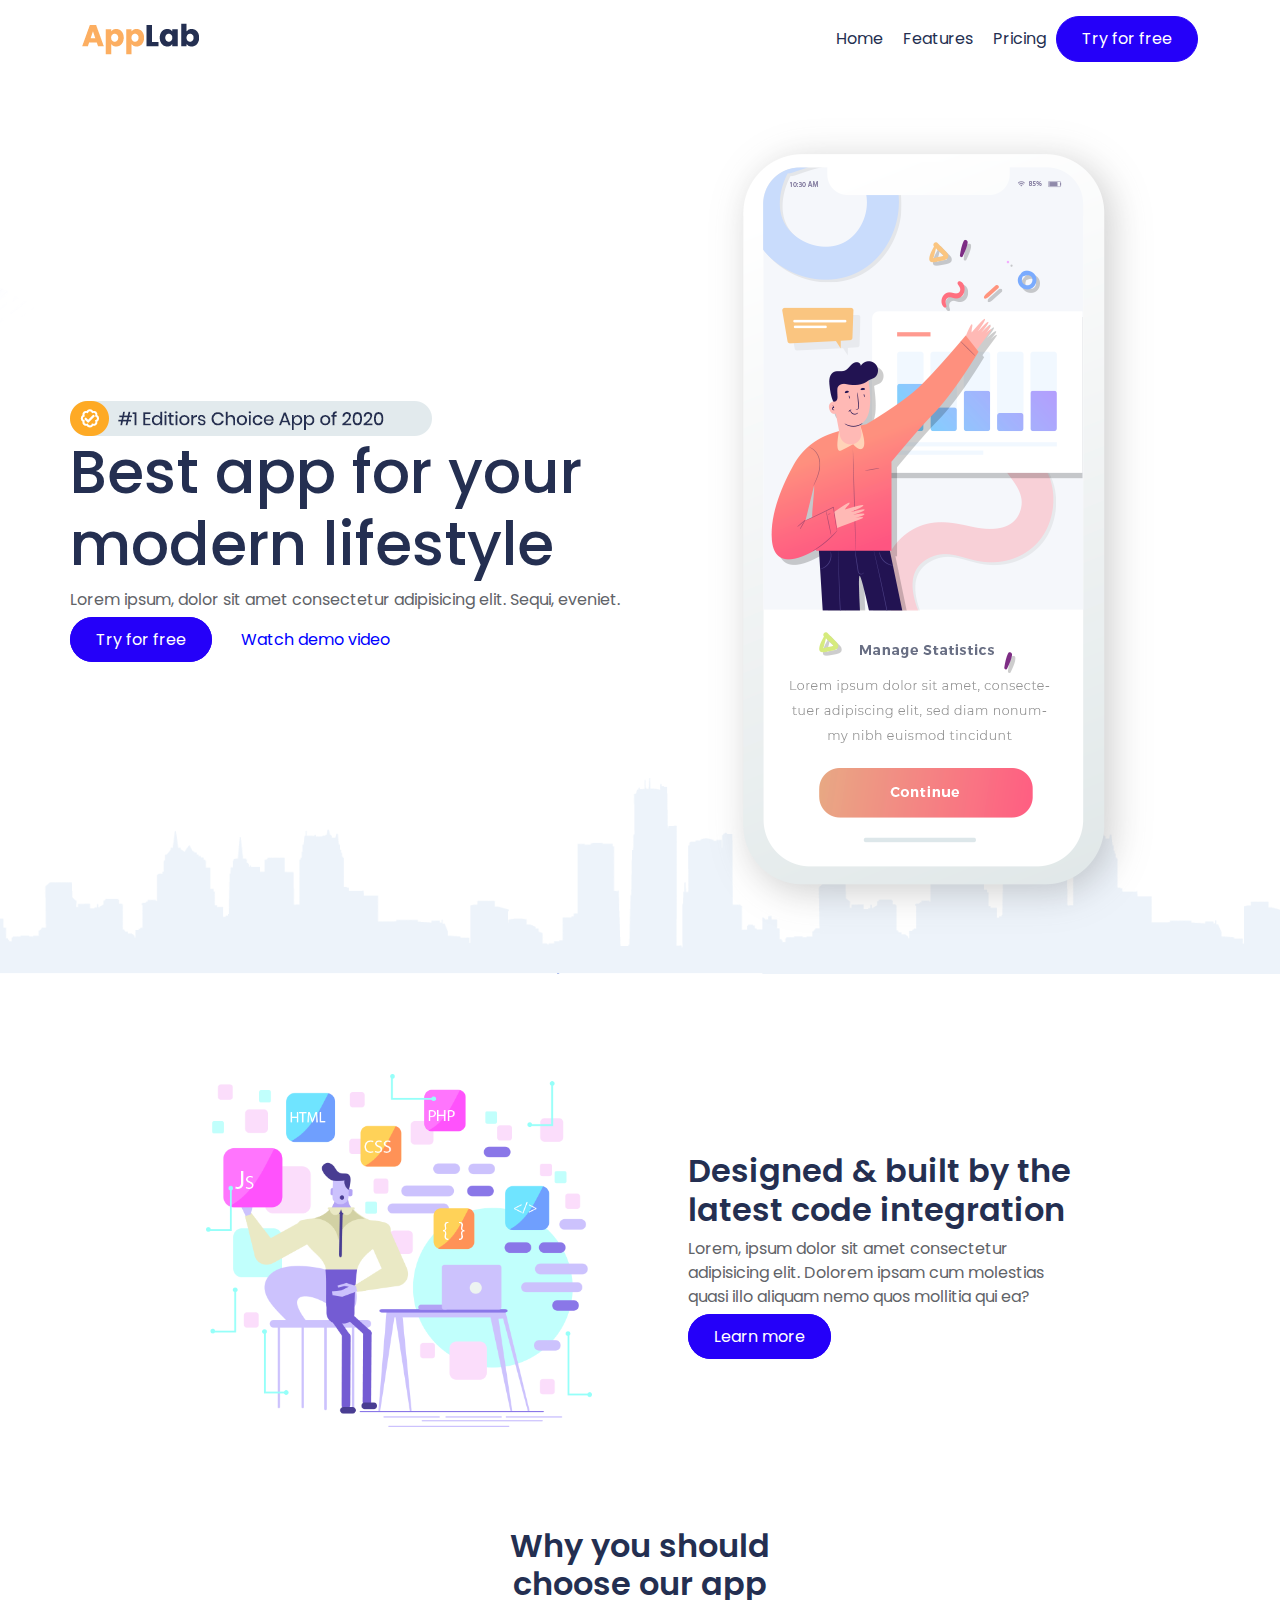
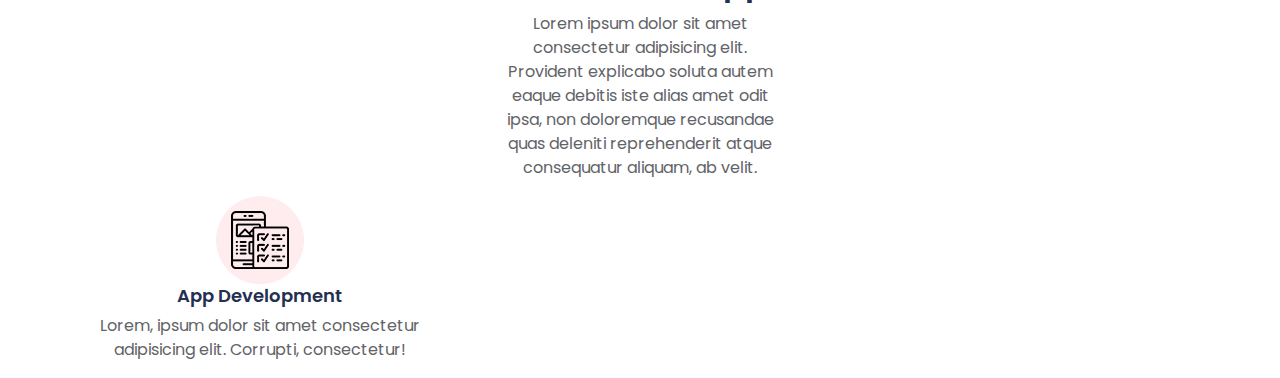
==== index.html @ c30b4d97 "Add files via upload" ====
<!DOCTYPE html>
<html lang="pt-br">
<head>
    <meta charset="UTF-8">
    <meta http-equiv="X-UA-Compatible" content="IE=edge">
    <meta name="viewport" content="width=device-width, initial-scale=1.0">
    <link rel="stylesheet" href="./bootstrap/bootstrap.min.css">
    <link rel="stylesheet" href="estilo.css">
    <link rel="preconnect" href="https://fonts.googleapis.com">
    <link rel="preconnect" href="https://fonts.gstatic.com" crossorigin>
    <link href="https://fonts.googleapis.com/css2?family=Poppins:wght@400;600&display=swap" rel="stylesheet">
    <title>Document</title>
    
</head>
<body>
    <header>
        <nav class="navbar navbar-expand-lg bg-body-tertiary container py-3">
            <div class="container-fluid">
              <a class="navbar-brand" href="#">
                <img src="./img/logo1.png" class="img-fluid">
              </a>
              <button class="navbar-toggler" type="button" data-bs-toggle="collapse" data-bs-target="#navbarNav" aria-controls="navbarNav" aria-expanded="false" aria-label="Toggle navigation">
                <span class="navbar-toggler-icon"></span>
              </button>
              <div class="collapse navbar-collapse flex-row-reverse" id="navbarNav">
                <ul class="navbar-nav d-flex align-items-center">
                  <li class="nav-item">
                    <a class="nav-link active" aria-current="page" href="#">Home</a>
                  </li>
                  <li class="nav-item">
                    <a class="nav-link" href="#">Features</a>
                  </li>
                  <li class="nav-item">
                    <a class="nav-link" href="#">Pricing</a>
                  </li>
                  <li class="nav-item">
                    <a class="nav-link botao-azul">Try for free</a>
                  </li>
                </ul>
              </div>
            </div>
          </nav>
    </header>

    <main>
        <section id="primeiro">
            <div class="row d-flex align-items-center">
                <div class="col-md-6">
                    <img src="./img/imagem1.png" class="img-fluid">
                    <h1 id="texto-inicial">Best app for your modern lifestyle </h1>
                    <p class="texto-cinza">Lorem ipsum, dolor sit amet consectetur adipisicing elit. Sequi, eveniet.</p>
                    <a href="#" class="botao-azul">Try for free</a>
                    <a href="#" class="botao-branco">Watch demo video</a>

                </div>

                <div class="col-md-6 d-flex justify-content-center">
                    <img src="./img/imagem3.png" id="imagem-inicial" class="img-fluid">

                </div>
            </div>
        </section>

        <section id="segundo" class="container">
            <div class="row d-flex align-items-center">
                <div class="col-md-6 px-5">
                    <img src="./img/imagem4.png" class="img-fluid">
                </div>
                <div class="col-md-6 px-5">
                    <h2 class="titulo-padrao">
                        Designed & built by the latest code integration
                    </h2>
                    <p class="texto-cinza"> Lorem, ipsum dolor sit amet consectetur adipisicing elit. Dolorem ipsam cum molestias quasi illo aliquam nemo quos mollitia qui ea?</p>
                    <a href="#" class="botao-azul">Learn more</a>
                </div>
            </div>

        </section>

        <section id="terceiro" class="container">
            <div class="row">
                <div class="offset-md-4 col-md-4 text-center px-5">
                    <h2 class="titulo-padrao">
                        Why you should choose our app
                    </h2>
                    <p class="texto-cinza">
                        Lorem ipsum dolor sit amet consectetur adipisicing elit. Provident explicabo soluta autem eaque debitis iste alias amet odit ipsa, non doloremque recusandae quas deleniti reprehenderit atque consequatur aliquam, ab velit.
                    </p>
                </div>
            </div>
            <div class="row">
                <div class="col-md-4 text-center">
                    <img src="./img/service1.png" class="img-fluid">
                    <h3 class="texto-negrito-azul">App Development</h3>
                    <p class="texto-cinza">
                        Lorem, ipsum dolor sit amet consectetur adipisicing elit. Corrupti, consectetur!
                    </p>

                </div>
                <div class="col-md-4">
                    
                </div>
                <div class="col-md-4">
                    
                </div>
            </div>
        </section>
    </main>


    <script src="./bootstrap/bootstrap.bundle.min.js"></script>
    
</body>
</html>
---- estilo.css ----
body{
    font-family: 'Poppins', sans-serif;
}

.nav-link{
    color: #242f51 !important;
    padding: 0 10px !important;
}

.botao-azul{
    background-color: #2500f9;
    color: #fff !important;
    padding: 10px 25px !important;
    border-radius: 25px;
    text-decoration: none;
    border: 1px solid #2500f9;
}

.botao-azul:hover{
    background-color: #fff;
    color: #2500f9 !important;
    padding: 10px 25px !important;
    border-radius: 25px;
    text-decoration: none;
    border: 1px solid #2500f9;
}

.botao-branco{
    color: blue !important;
    padding: 10px 25px !important;
    text-decoration: none;

}

#primeiro{
    padding: 40px 70px;
    background-image: url(./img/background1.png), url(./img/background2.png);
    background-repeat: no-repeat;
    background-position: bottom;
    background-size: contain;
}

#texto-inicial{
    color: #242f51;
    font-size: 60px;
}

.texto-cinza{
    color: #616368;
}

.imagem-inicial{
    height: 600px;
}

#segundo{
    padding: 100px;
}

.titulo-padrao{
    color: #242f51;
    font-weight: 600;
}

.texto-negrito-azul{
    color: #242f51;
    font-weight: 600;
    font-size: 18px;
}
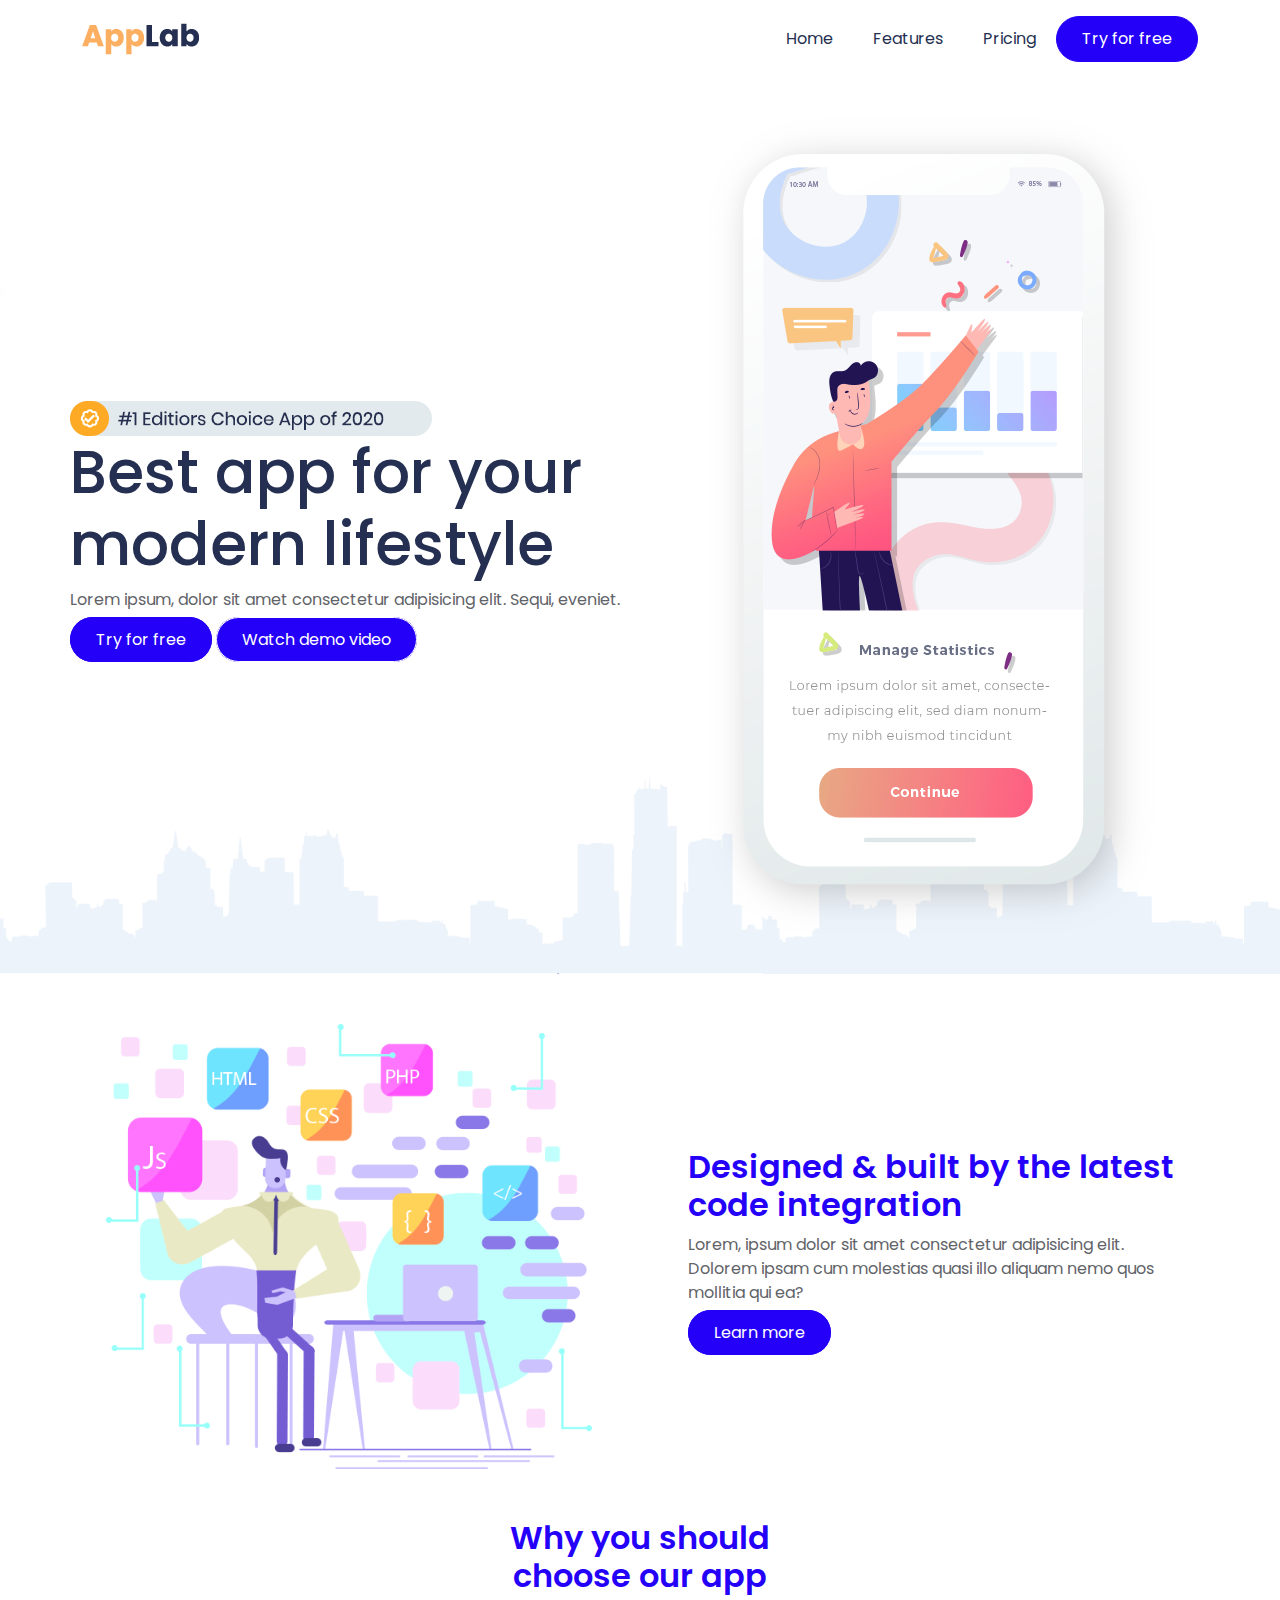
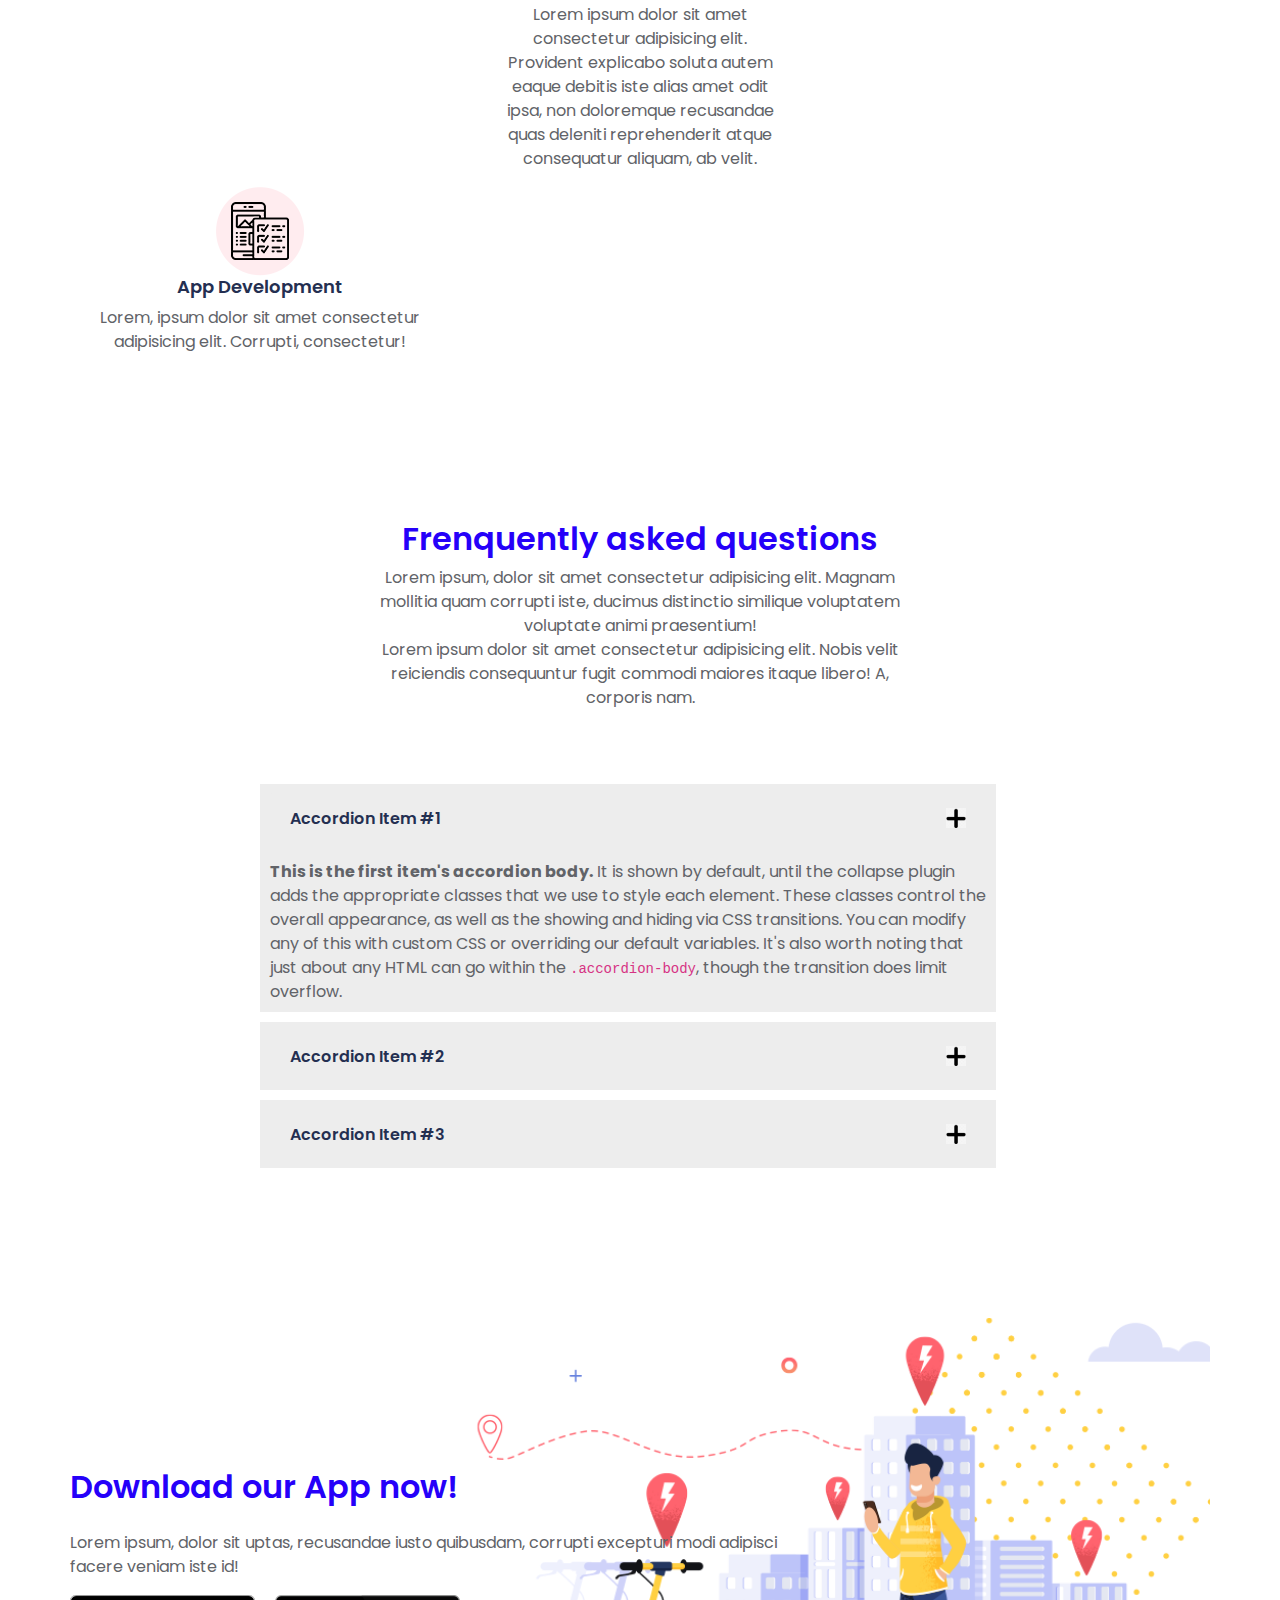
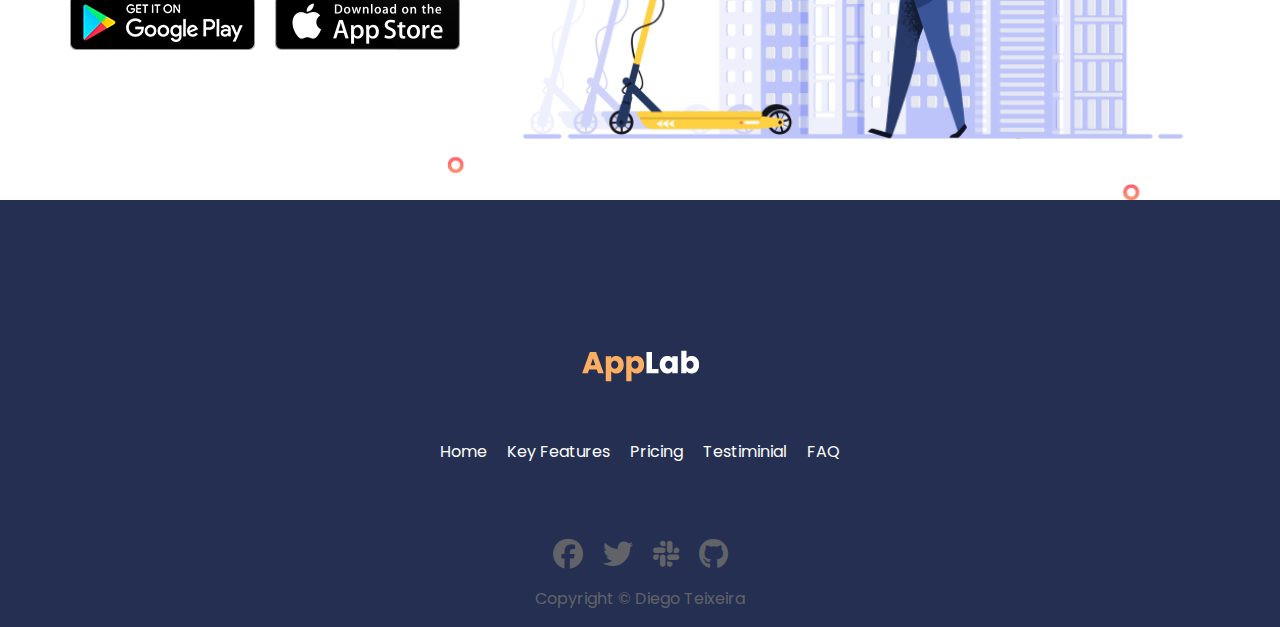
==== commit e8612f2b: "Add files via upload" ====
--- a/index.html
+++ b/index.html
@@ -9,13 +9,14 @@
     <link rel="preconnect" href="https://fonts.googleapis.com">
     <link rel="preconnect" href="https://fonts.gstatic.com" crossorigin>
     <link href="https://fonts.googleapis.com/css2?family=Poppins:wght@400;600&display=swap" rel="stylesheet">
+    <link rel="stylesheet" href="https://cdnjs.cloudflare.com/ajax/libs/font-awesome/6.4.0/css/all.min.css">
     <title>Document</title>
     
 </head>
 <body>
     <header>
         <nav class="navbar navbar-expand-lg bg-body-tertiary container py-3">
-            <div class="container-fluid">
+            <div class=" container-fluid">
               <a class="navbar-brand" href="#">
                 <img src="./img/logo1.png" class="img-fluid">
               </a>
@@ -105,6 +106,122 @@
                 </div>
             </div>
         </section>
+
+        <section id="quarto" class="container padding-padrao">
+            <div class="row">
+                <div class="col-md-6 offset-md-3 text-center">
+                    <h2 class="titulo-padrao">
+                        Frenquently asked questions
+                    </h2>
+                    <p class="texto-cinza">
+                        Lorem ipsum, dolor sit amet consectetur adipisicing elit. Magnam mollitia quam corrupti iste, ducimus distinctio similique voluptatem voluptate animi praesentium!
+                        <br>Lorem ipsum dolor sit amet consectetur adipisicing elit. Nobis velit reiciendis consequuntur fugit commodi maiores itaque libero! A, corporis nam.
+                    </p>
+                </div>
+                <div class="row mt-5">
+                    <div class="col-md-8 offset-md-2">
+                        <div class="accordion" id="accordionExample">
+                            <div class="accordion-item">
+                              <h2 class="accordion-header">
+                                <button class="accordion-button collapsed" type="button" data-bs-toggle="collapse" data-bs-target="#collapseOne" aria-expanded="true" aria-controls="collapseOne">
+                                  Accordion Item #1
+                                </button>
+                              </h2>
+                              <div id="collapseOne" class="accordion-collapse collapse show" data-bs-parent="#accordionExample">
+                                <div class="accordion-body">
+                                  <strong>This is the first item's accordion body.</strong> It is shown by default, until the collapse plugin adds the appropriate classes that we use to style each element. These classes control the overall appearance, as well as the showing and hiding via CSS transitions. You can modify any of this with custom CSS or overriding our default variables. It's also worth noting that just about any HTML can go within the <code>.accordion-body</code>, though the transition does limit overflow.
+                                </div>
+                              </div>
+                            </div>
+                            <div class="accordion-item">
+                              <h2 class="accordion-header">
+                                <button class="accordion-button collapsed" type="button" data-bs-toggle="collapse" data-bs-target="#collapseTwo" aria-expanded="false" aria-controls="collapseTwo">
+                                  Accordion Item #2
+                                </button>
+                              </h2>
+                              <div id="collapseTwo" class="accordion-collapse collapse" data-bs-parent="#accordionExample">
+                                <div class="accordion-body">
+                                  <strong>This is the second item's accordion body.</strong> It is hidden by default, until the collapse plugin adds the appropriate classes that we use to style each element. These classes control the overall appearance, as well as the showing and hiding via CSS transitions. You can modify any of this with custom CSS or overriding our default variables. It's also worth noting that just about any HTML can go within the <code>.accordion-body</code>, though the transition does limit overflow.
+                                </div>
+                              </div>
+                            </div>
+                            <div class="accordion-item">
+                              <h2 class="accordion-header">
+                                <button class="accordion-button collapsed" type="button" data-bs-toggle="collapse" data-bs-target="#collapseThree" aria-expanded="false" aria-controls="collapseThree">
+                                  Accordion Item #3
+                                </button>
+                              </h2>
+                              <div id="collapseThree" class="accordion-collapse collapse" data-bs-parent="#accordionExample">
+                                <div class="accordion-body">
+                                  <strong>This is the third item's accordion body.</strong> It is hidden by default, until the collapse plugin adds the appropriate classes that we use to style each element. These classes control the overall appearance, as well as the showing and hiding via CSS transitions. You can modify any of this with custom CSS or overriding our default variables. It's also worth noting that just about any HTML can go within the <code>.accordion-body</code>, though the transition does limit overflow.
+                                </div>
+                              </div>
+                            </div>
+                          </div>
+                    </div>
+
+                </div>
+
+            </div>
+
+        </section>
+
+        <section class="container padding-padrao" id="quinto">
+            <div class="row">
+                <div class="col-md-8">
+                    <h2 class="titulo-padrao">
+                        Download our App now!
+                    </h2>
+                    <p class="texto-cinza mt-4">
+                        Lorem ipsum, dolor sit uptas, recusandae iusto quibusdam, corrupti excepturi modi adipisci facere veniam iste id!
+
+                    </p>
+                </div>
+            </div>
+
+            <div class="row">
+                <div class="col-md-8">
+                    <img src="img/baixar1.png" class="img-fluid">
+                    <img src="img/baixar2.png" class="img-fluid ms-3">
+                </div>
+            </div>
+        </section>
+
+        <section class="container-fluid padding-padrao" id="sexto">
+            <div class="row">
+                <div class="col-md-12 text-center">
+                    <img src="img/logo2.png" class="img-fluid">
+                </div>
+            </div>
+            <div class="row mt-5">
+                <div class="col-md-12 d-flex justify-content-center">
+                    <ul class="lista-linear">
+                        <li>Home</li>
+                        <li>Key Features</li>
+                        <li>Pricing</li>
+                        <li>Testiminial</li>
+                        <li>FAQ</li>
+                    </ul>
+                </div>
+            </div>
+
+            <div class="row mt-5">
+                <div class="col-md-12 d-flex justify-content-center">
+                    <ul class="lista-linear texto-cinza">
+                        <li class="icones"><i class="fa-brands fa-facebook"></i></li>
+                        <li class="icones"><i class="fa-brands fa-twitter"></i></li>
+                        <li class="icones"><i class="fa-brands fa-slack"></i></li>
+                        <li class="icones"><i class="fa-brands fa-github"></i></li>
+                    </ul>
+                </div>
+            </div>
+            <div class="row">
+                <div class="col-md-12 text-center">
+                    <p class="texto-cinza">Copyright &copy; Diego Teixeira</p>
+                </div>
+            </div>
+
+        </section>
     </main>
 
 
--- a/estilo.css
+++ b/estilo.css
@@ -4,7 +4,7 @@
 
 .nav-link{
     color: #242f51 !important;
-    padding: 0 10px !important;
+    padding: 0 20px !important;
 }
 
 .botao-azul{
@@ -26,9 +26,12 @@
 }
 
 .botao-branco{
-    color: blue !important;
+    background-color: #2500f9;
+    color: white !important;
     padding: 10px 25px !important;
+    border-radius: 25px;
     text-decoration: none;
+    border: 1px solid white;
 
 }
 
@@ -50,15 +53,15 @@
 }
 
 .imagem-inicial{
-    height: 600px;
+    height: 700px;
 }
 
 #segundo{
-    padding: 100px;
+    padding: 50px 0px;
 }
 
 .titulo-padrao{
-    color: #242f51;
+    color: #2500f9;
     font-weight: 600;
 }
 
@@ -67,3 +70,74 @@
     font-weight: 600;
     font-size: 18px;
 }
+
+.padding-padrao{
+    padding: 150px 0px;
+}
+
+.accordion-body{    
+    background-color: #ededed;
+    color: #616368;
+    padding: 8px 10px !important;
+}
+
+.accordion-header, .accordion-button{
+    background-color: #ededed !important;
+    color: #242f51 !important;
+    font-weight: 600;
+}
+
+.accordion-item{
+    margin-top: 10px !important;
+    border: 0px !important;
+}
+
+.accordion-header{
+    padding: 8px 10px;
+}
+
+.accordion-button:focus{
+    box-shadow: none !important;
+
+}
+
+.accordion-button:after{
+    background-image: url(img/plus.png) !important;
+}
+
+.accordion-button:not(.collapsed):after{
+    background-image: url(img/minus.png) !important;
+}
+
+#quinto{
+    background-image: url(img/imagem5.png);
+    background-repeat: no-repeat;
+    background-size: contain;
+    background-position: right;
+}
+
+#sexto{
+    background-color: #242f51;
+    color: white;
+    padding-bottom: 0 ;
+}
+
+.lista-linear{
+    display: flex;
+    padding: 0px;
+    margin: 0px;
+}
+
+.lista-linear li{
+    list-style: none;
+    margin: 10px;
+}
+
+.icones{
+    font-size: 30px;
+
+}
+
+.icones:hover{
+    color: #fff;
+}